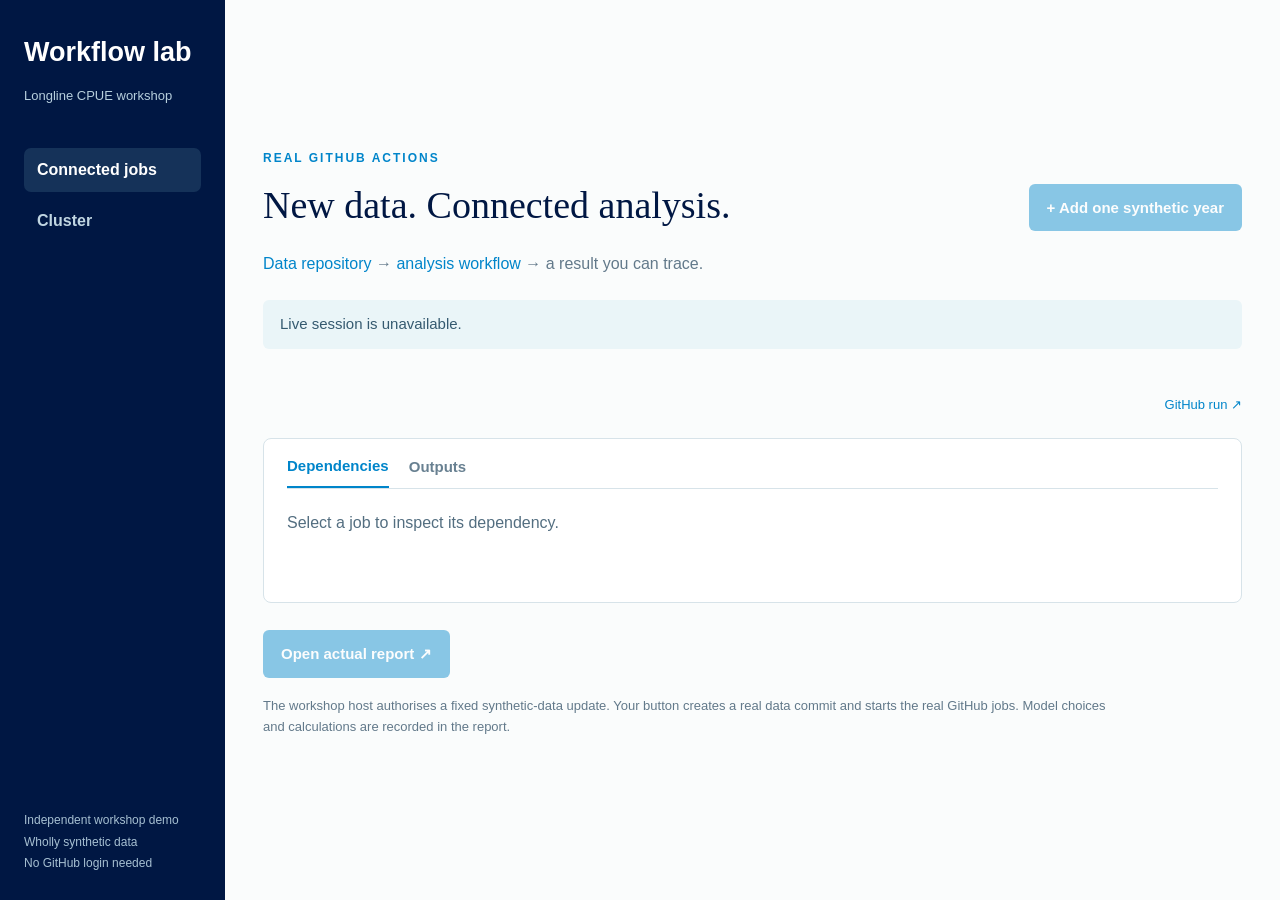
==== docs/index.html @ b4235884 "Add a public workshop viewer and a local calculation companion" ====
<!doctype html><html lang="en"><head><meta charset="utf-8"><meta name="viewport" content="width=device-width,initial-scale=1"><title>CPUE workshop · live workflow</title><link rel="stylesheet" href="live.css"></head><body>
<aside><div class="brand">Workflow lab</div><p>Longline CPUE workshop</p><nav><button class="selected" data-view="jobs">Connected jobs</button><button data-view="cluster">Cluster</button></nav><footer>Independent workshop demo<br>Wholly synthetic data<br>No GitHub login needed</footer></aside>
<main><div class="eyebrow">REAL GITHUB ACTIONS</div><header><h1>New data. Connected analysis.</h1><button id="add" disabled>+ Add one synthetic year</button></header><p class="intro"><a href="https://github.com/kyuhank/cpue-toy-data">Data repository</a> → <a href="https://github.com/kyuhank/cpue-actions-demo">analysis workflow</a> → a result you can trace.</p>
<div id="notice" role="status">Connecting to the workshop session…</div><div id="landing" hidden><a id="join" class="button" hidden>Open live workshop session ↗</a><p id="availability"></p><a href="browser.html">Run the calculations in your browser ↗</a> · <a href="https://github.com/kyuhank/cpue-toy-data/actions">See actual GitHub runs ↗</a></div>
<section id="jobs"><div id="chain" class="chain"></div><div class="trail"><span id="identity"></span><a id="github" target="_blank" rel="noopener">GitHub run ↗</a></div><section class="inspect"><div class="tabs"><button data-tab="dependencies" class="selected">Dependencies</button><button data-tab="files">Outputs</button></div><div id="detail">Select a job to inspect its dependency.</div></section></section>
<section id="cluster" hidden><h2>GitHub Actions</h2><p>Standard GitHub-hosted Ubuntu runners</p><div class="counts"><div><b id="running">0</b>running</div><div><b id="waiting">0</b>waiting / queued</div><div><b id="complete">0</b>complete</div></div><p>These counts come from the selected GitHub run. A successful job passes its artifact to the next job.</p></section>
<div class="bottom"><a id="report" class="button disabled" target="_blank" rel="noopener">Open actual report ↗</a><span id="verified"></span></div><p class="scope">The workshop host authorises a fixed synthetic-data update. Your button creates a real data commit and starts the real GitHub jobs. Model choices and calculations are recorded in the report.</p>
</main><script src="live.js"></script></body></html>
---- docs/live.css ----
*{box-sizing:border-box}body{margin:0;background:#fafcfc;color:#001743;font:17px/1.5 Arial,sans-serif;display:flex;min-height:100vh}aside{width:225px;background:#001743;color:white;padding:32px 24px;flex-shrink:0;position:relative}.brand{font-size:27px;font-weight:bold}aside p{font-size:13px;color:#b6cfdd}nav{display:grid;gap:7px;margin-top:43px}nav button{background:transparent;color:#c0d6e2;text-align:left;padding:13px;font-size:16px;border:0;border-radius:7px}nav button.selected{background:#153259;color:white}footer{font-size:12px;color:#a6c0d2;position:absolute;bottom:25px;line-height:1.8}main{max-width:1350px;padding:40px 38px;width:100%;margin:auto}.eyebrow{font-size:12px;letter-spacing:2px;color:#0085ca;font-weight:bold}header{display:flex;align-items:center;justify-content:space-between;gap:30px}h1{font:38px/1.2 Georgia,serif;margin:16px 0 19px}p{color:#62798a}a{color:#0085ca;text-decoration:none}a:hover{text-decoration:underline}button,.button{font:700 15px Arial,sans-serif;border:0;border-radius:6px;background:#0085ca;color:white;padding:15px 18px;cursor:pointer;display:inline-block;white-space:nowrap}button:disabled,.disabled{opacity:.45;cursor:default;pointer-events:none}.intro{font-size:16px;margin:4px 0 24px}#notice{padding:13px 17px;background:#eaf5f8;border-radius:6px;color:#355a70;font-size:15px;min-height:49px}.chain{display:grid;grid-template-columns:repeat(4,1fr);gap:23px;margin:28px 0 18px}.stage{background:white;border:1px solid #d7e3e9;color:#001743;text-align:left;position:relative;white-space:normal;padding:19px 17px;min-height:155px}.stage:not(:last-child):after{content:'→';position:absolute;right:-20px;top:65px;color:#94acba;font-size:22px}.stage .num{font-size:12px;color:#688091;letter-spacing:1.4px}.stage strong{display:block;font-size:22px;margin:12px 0 7px}.stage small{font-size:12px;font-weight:normal;display:block;color:#6f8593}.stage .state{margin-top:17px;font-size:13px;display:block;color:#688091}.stage.completed{border-color:#4ba38d}.stage.completed .state{color:#13856f}.stage.running,.stage.idle{border-color:#c89234}.stage.running .state,.stage.idle .state{color:#9e6a15}.stage.failed,.stage.blocked,.stage.cancelled{border-color:#bf614b}.stage.selected{box-shadow:0 0 0 2px #0085ca}.trail{display:flex;justify-content:space-between;font-size:13px;color:#6d8390;margin:18px 0}.inspect{border:1px solid #d7e3e9;border-radius:8px;background:white;padding:18px 23px;margin-top:24px;min-height:165px}.tabs{display:flex;gap:20px;border-bottom:1px solid #d7e3e9}.tabs button{background:transparent;color:#688091;padding:0 0 12px;border-radius:0}.tabs .selected{color:#0085ca;border-bottom:2px solid #0085ca}#detail{padding:22px 0 8px;color:#536e80;font-size:16px}.dependency{display:flex;align-items:center;gap:18px}.node{border:1px solid #c3dbe6;border-radius:6px;padding:12px 17px;color:#001743}.node.current{background:#eaf5f8}.bottom{display:flex;align-items:center;gap:24px;margin:27px 0 18px}#verified{font-size:13px;color:#688091}.scope{font-size:13px;line-height:1.6;max-width:860px}.counts{display:flex;gap:90px;margin:30px 0}.counts b{display:block;font-size:65px;color:#0085ca}.counts div{color:#688091}#landing{margin:30px 0}#cluster{min-height:375px;padding-top:25px}[hidden]{display:none!important}@media(max-width:1000px){aside{width:175px;padding:26px 17px}main{padding:30px 23px}h1{font-size:30px}.chain{gap:16px}.stage strong{font-size:18px}.stage{padding:15px 11px}header{align-items:start;flex-direction:column;gap:5px}}@media(max-width:700px){aside{display:none}.chain{grid-template-columns:repeat(2,1fr)}.stage:after{display:none}.dependency{flex-wrap:wrap}.bottom{flex-wrap:wrap}}
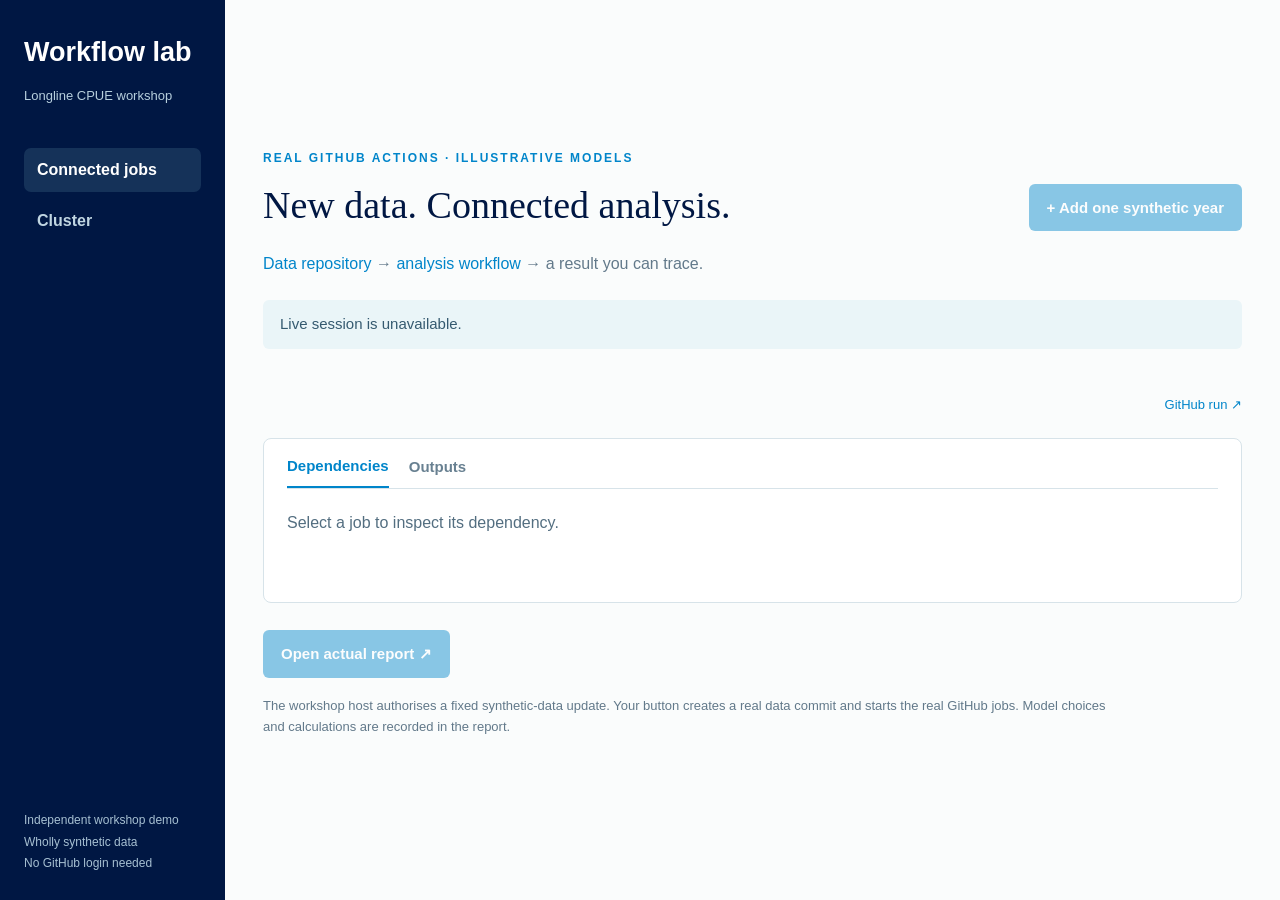
==== commit 95422672: "Compare natural mortality assumptions in an age-structured toy assessment" ====
--- a/docs/index.html
+++ b/docs/index.html
@@ -1,7 +1,7 @@
 <!doctype html><html lang="en"><head><meta charset="utf-8"><meta name="viewport" content="width=device-width,initial-scale=1"><title>CPUE workshop · live workflow</title><link rel="stylesheet" href="live.css"></head><body>
 <aside><div class="brand">Workflow lab</div><p>Longline CPUE workshop</p><nav><button class="selected" data-view="jobs">Connected jobs</button><button data-view="cluster">Cluster</button></nav><footer>Independent workshop demo<br>Wholly synthetic data<br>No GitHub login needed</footer></aside>
-<main><div class="eyebrow">REAL GITHUB ACTIONS</div><header><h1>New data. Connected analysis.</h1><button id="add" disabled>+ Add one synthetic year</button></header><p class="intro"><a href="https://github.com/kyuhank/cpue-toy-data">Data repository</a> → <a href="https://github.com/kyuhank/cpue-actions-demo">analysis workflow</a> → a result you can trace.</p>
-<div id="notice" role="status">Connecting to the workshop session…</div><div id="landing" hidden><a id="join" class="button" hidden>Open live workshop session ↗</a><p id="availability"></p><a href="browser.html">Run the calculations in your browser ↗</a> · <a href="https://github.com/kyuhank/cpue-toy-data/actions">See actual GitHub runs ↗</a></div>
+<main><div class="eyebrow">REAL GITHUB ACTIONS · ILLUSTRATIVE MODELS</div><header><h1>New data. Connected analysis.</h1><button id="add" disabled>+ Add one synthetic year</button></header><p class="intro"><a href="https://github.com/kyuhank/cpue-toy-data">Data repository</a> → <a href="https://github.com/kyuhank/cpue-actions-demo">analysis workflow</a> → a result you can trace.</p>
+<div id="notice" role="status">Connecting to the workshop session…</div><div id="landing" hidden><a id="join" class="button" hidden>Open live workshop session ↗</a><p id="availability"></p><a href="browser.html">Offline reference calculations ↗</a> · <a href="https://github.com/kyuhank/cpue-toy-data/actions">See actual GitHub runs ↗</a></div>
 <section id="jobs"><div id="chain" class="chain"></div><div class="trail"><span id="identity"></span><a id="github" target="_blank" rel="noopener">GitHub run ↗</a></div><section class="inspect"><div class="tabs"><button data-tab="dependencies" class="selected">Dependencies</button><button data-tab="files">Outputs</button></div><div id="detail">Select a job to inspect its dependency.</div></section></section>
 <section id="cluster" hidden><h2>GitHub Actions</h2><p>Standard GitHub-hosted Ubuntu runners</p><div class="counts"><div><b id="running">0</b>running</div><div><b id="waiting">0</b>waiting / queued</div><div><b id="complete">0</b>complete</div></div><p>These counts come from the selected GitHub run. A successful job passes its artifact to the next job.</p></section>
 <div class="bottom"><a id="report" class="button disabled" target="_blank" rel="noopener">Open actual report ↗</a><span id="verified"></span></div><p class="scope">The workshop host authorises a fixed synthetic-data update. Your button creates a real data commit and starts the real GitHub jobs. Model choices and calculations are recorded in the report.</p>
--- a/docs/live.css
+++ b/docs/live.css
@@ -1 +1,4 @@
 *{box-sizing:border-box}body{margin:0;background:#fafcfc;color:#001743;font:17px/1.5 Arial,sans-serif;display:flex;min-height:100vh}aside{width:225px;background:#001743;color:white;padding:32px 24px;flex-shrink:0;position:relative}.brand{font-size:27px;font-weight:bold}aside p{font-size:13px;color:#b6cfdd}nav{display:grid;gap:7px;margin-top:43px}nav button{background:transparent;color:#c0d6e2;text-align:left;padding:13px;font-size:16px;border:0;border-radius:7px}nav button.selected{background:#153259;color:white}footer{font-size:12px;color:#a6c0d2;position:absolute;bottom:25px;line-height:1.8}main{max-width:1350px;padding:40px 38px;width:100%;margin:auto}.eyebrow{font-size:12px;letter-spacing:2px;color:#0085ca;font-weight:bold}header{display:flex;align-items:center;justify-content:space-between;gap:30px}h1{font:38px/1.2 Georgia,serif;margin:16px 0 19px}p{color:#62798a}a{color:#0085ca;text-decoration:none}a:hover{text-decoration:underline}button,.button{font:700 15px Arial,sans-serif;border:0;border-radius:6px;background:#0085ca;color:white;padding:15px 18px;cursor:pointer;display:inline-block;white-space:nowrap}button:disabled,.disabled{opacity:.45;cursor:default;pointer-events:none}.intro{font-size:16px;margin:4px 0 24px}#notice{padding:13px 17px;background:#eaf5f8;border-radius:6px;color:#355a70;font-size:15px;min-height:49px}.chain{display:grid;grid-template-columns:repeat(4,1fr);gap:23px;margin:28px 0 18px}.stage{background:white;border:1px solid #d7e3e9;color:#001743;text-align:left;position:relative;white-space:normal;padding:19px 17px;min-height:155px}.stage:not(:last-child):after{content:'→';position:absolute;right:-20px;top:65px;color:#94acba;font-size:22px}.stage .num{font-size:12px;color:#688091;letter-spacing:1.4px}.stage strong{display:block;font-size:22px;margin:12px 0 7px}.stage small{font-size:12px;font-weight:normal;display:block;color:#6f8593}.stage .state{margin-top:17px;font-size:13px;display:block;color:#688091}.stage.completed{border-color:#4ba38d}.stage.completed .state{color:#13856f}.stage.running,.stage.idle{border-color:#c89234}.stage.running .state,.stage.idle .state{color:#9e6a15}.stage.failed,.stage.blocked,.stage.cancelled{border-color:#bf614b}.stage.selected{box-shadow:0 0 0 2px #0085ca}.trail{display:flex;justify-content:space-between;font-size:13px;color:#6d8390;margin:18px 0}.inspect{border:1px solid #d7e3e9;border-radius:8px;background:white;padding:18px 23px;margin-top:24px;min-height:165px}.tabs{display:flex;gap:20px;border-bottom:1px solid #d7e3e9}.tabs button{background:transparent;color:#688091;padding:0 0 12px;border-radius:0}.tabs .selected{color:#0085ca;border-bottom:2px solid #0085ca}#detail{padding:22px 0 8px;color:#536e80;font-size:16px}.dependency{display:flex;align-items:center;gap:18px}.node{border:1px solid #c3dbe6;border-radius:6px;padding:12px 17px;color:#001743}.node.current{background:#eaf5f8}.bottom{display:flex;align-items:center;gap:24px;margin:27px 0 18px}#verified{font-size:13px;color:#688091}.scope{font-size:13px;line-height:1.6;max-width:860px}.counts{display:flex;gap:90px;margin:30px 0}.counts b{display:block;font-size:65px;color:#0085ca}.counts div{color:#688091}#landing{margin:30px 0}#cluster{min-height:375px;padding-top:25px}[hidden]{display:none!important}@media(max-width:1000px){aside{width:175px;padding:26px 17px}main{padding:30px 23px}h1{font-size:30px}.chain{gap:16px}.stage strong{font-size:18px}.stage{padding:15px 11px}header{align-items:start;flex-direction:column;gap:5px}}@media(max-width:700px){aside{display:none}.chain{grid-template-columns:repeat(2,1fr)}.stage:after{display:none}.dependency{flex-wrap:wrap}.bottom{flex-wrap:wrap}}
+.chain{position:relative}.chain-edges{position:absolute;inset:0;width:100%;height:100%;overflow:visible;pointer-events:none}.chain-edges path{fill:none;stroke:#8aa8b8;stroke-width:1.7}.stage{z-index:1}.branching{grid-template-columns:repeat(4,1fr);grid-template-rows:105px 105px;gap:16px 30px}.branching .stage:after{display:none}.branching .stage[data-key=extract]{grid-column:1;grid-row:1/3;align-self:center}.branching .stage[data-key=cpue_vessel]{grid-column:2;grid-row:1}.branching .stage[data-key=cpue_year]{grid-column:2;grid-row:2}.branching .stage[data-key=assessment]{grid-column:3;grid-row:1/3;align-self:center}.branching .stage[data-key=report]{grid-column:4;grid-row:1/3;align-self:center}.branching .stage[data-key^=cpue_]{min-height:0;padding:12px}.branching .stage[data-key^=cpue_] strong{font-size:20px;margin:5px 0}.branching .stage[data-key^=cpue_] small{display:none}.branching .stage[data-key^=cpue_] .state{margin-top:9px}.branching .stage[data-key=cpue_vessel] strong{color:#0085ca}.branching .stage[data-key=cpue_year] strong{color:#b34a23}.node-group{display:grid;gap:8px}.node{display:block}@media(max-width:700px){.branching{gap:12px}.branching .stage{padding:10px 6px;min-height:110px}.branching .stage strong{font-size:14px!important}.branching .stage small{font-size:10px}.branching .stage .state{font-size:11px}.branching .num{font-size:9px}}
+
+.branching.multi-assessment{grid-template-columns:repeat(5,1fr);grid-template-rows:repeat(4,75px);gap:10px 25px}.multi-assessment .stage{padding:13px 11px}.multi-assessment .stage strong{font-size:19px}.multi-assessment .stage[data-key^=prepare_]{min-height:0}.multi-assessment .stage[data-key^=prepare_] strong{font-size:18px}.multi-assessment .stage[data-key^=assessment_]{min-height:0;height:75px;padding:8px 10px}.multi-assessment .stage[data-key^=assessment_] strong{font-size:14px;margin:3px 0}.multi-assessment .stage[data-key^=assessment_] small{display:none}.multi-assessment .stage[data-key^=assessment_] .num{font-size:9px}.multi-assessment .stage[data-key^=assessment_] .state{font-size:11px;margin-top:5px}.multi-assessment .stage[data-key^=assessment_vessel] strong{color:#0085ca}.multi-assessment .stage[data-key^=assessment_year] strong{color:#b34a23}
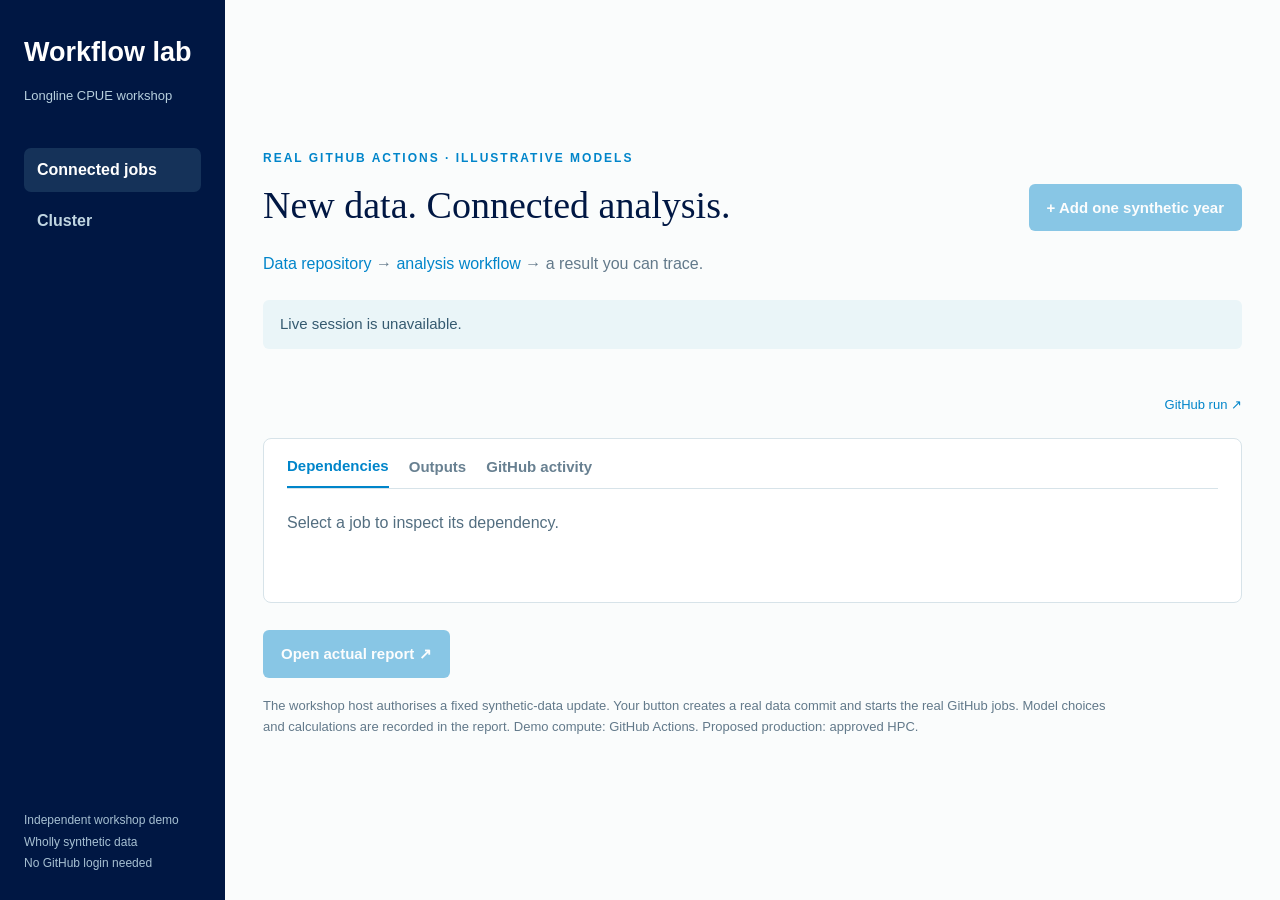
==== commit 3cc909fc: "Run the presentation in one container with recorded GitHub steps" ====
--- a/docs/index.html
+++ b/docs/index.html
@@ -2,7 +2,7 @@
 <aside><div class="brand">Workflow lab</div><p>Longline CPUE workshop</p><nav><button class="selected" data-view="jobs">Connected jobs</button><button data-view="cluster">Cluster</button></nav><footer>Independent workshop demo<br>Wholly synthetic data<br>No GitHub login needed</footer></aside>
 <main><div class="eyebrow">REAL GITHUB ACTIONS · ILLUSTRATIVE MODELS</div><header><h1>New data. Connected analysis.</h1><button id="add" disabled>+ Add one synthetic year</button></header><p class="intro"><a href="https://github.com/kyuhank/cpue-toy-data">Data repository</a> → <a href="https://github.com/kyuhank/cpue-actions-demo">analysis workflow</a> → a result you can trace.</p>
 <div id="notice" role="status">Connecting to the workshop session…</div><div id="landing" hidden><a id="join" class="button" hidden>Open live workshop session ↗</a><p id="availability"></p><a href="browser.html">Offline reference calculations ↗</a> · <a href="https://github.com/kyuhank/cpue-toy-data/actions">See actual GitHub runs ↗</a></div>
-<section id="jobs"><div id="chain" class="chain"></div><div class="trail"><span id="identity"></span><a id="github" target="_blank" rel="noopener">GitHub run ↗</a></div><section class="inspect"><div class="tabs"><button data-tab="dependencies" class="selected">Dependencies</button><button data-tab="files">Outputs</button></div><div id="detail">Select a job to inspect its dependency.</div></section></section>
+<section id="jobs"><div id="chain" class="chain"></div><div class="trail"><span id="identity"></span><a id="github" target="_blank" rel="noopener">GitHub run ↗</a></div><section class="inspect"><div class="tabs"><button data-tab="dependencies" class="selected">Dependencies</button><button data-tab="files">Outputs</button><button data-tab="github">GitHub activity</button></div><div id="detail">Select a job to inspect its dependency.</div></section></section>
 <section id="cluster" hidden><h2>GitHub Actions</h2><p>Standard GitHub-hosted Ubuntu runners</p><div class="counts"><div><b id="running">0</b>running</div><div><b id="waiting">0</b>waiting / queued</div><div><b id="complete">0</b>complete</div></div><p>These counts come from the selected GitHub run. A successful job passes its artifact to the next job.</p></section>
-<div class="bottom"><a id="report" class="button disabled" target="_blank" rel="noopener">Open actual report ↗</a><span id="verified"></span></div><p class="scope">The workshop host authorises a fixed synthetic-data update. Your button creates a real data commit and starts the real GitHub jobs. Model choices and calculations are recorded in the report.</p>
+<div class="bottom"><a id="report" class="button disabled" target="_blank" rel="noopener">Open actual report ↗</a><span id="verified"></span></div><p class="scope">The workshop host authorises a fixed synthetic-data update. Your button creates a real data commit and starts the real GitHub jobs. Model choices and calculations are recorded in the report. Demo compute: GitHub Actions. Proposed production: approved HPC.</p>
 </main><script src="live.js"></script></body></html>
--- a/docs/live.css
+++ b/docs/live.css
@@ -2,3 +2,5 @@
 .chain{position:relative}.chain-edges{position:absolute;inset:0;width:100%;height:100%;overflow:visible;pointer-events:none}.chain-edges path{fill:none;stroke:#8aa8b8;stroke-width:1.7}.stage{z-index:1}.branching{grid-template-columns:repeat(4,1fr);grid-template-rows:105px 105px;gap:16px 30px}.branching .stage:after{display:none}.branching .stage[data-key=extract]{grid-column:1;grid-row:1/3;align-self:center}.branching .stage[data-key=cpue_vessel]{grid-column:2;grid-row:1}.branching .stage[data-key=cpue_year]{grid-column:2;grid-row:2}.branching .stage[data-key=assessment]{grid-column:3;grid-row:1/3;align-self:center}.branching .stage[data-key=report]{grid-column:4;grid-row:1/3;align-self:center}.branching .stage[data-key^=cpue_]{min-height:0;padding:12px}.branching .stage[data-key^=cpue_] strong{font-size:20px;margin:5px 0}.branching .stage[data-key^=cpue_] small{display:none}.branching .stage[data-key^=cpue_] .state{margin-top:9px}.branching .stage[data-key=cpue_vessel] strong{color:#0085ca}.branching .stage[data-key=cpue_year] strong{color:#b34a23}.node-group{display:grid;gap:8px}.node{display:block}@media(max-width:700px){.branching{gap:12px}.branching .stage{padding:10px 6px;min-height:110px}.branching .stage strong{font-size:14px!important}.branching .stage small{font-size:10px}.branching .stage .state{font-size:11px}.branching .num{font-size:9px}}
 
 .branching.multi-assessment{grid-template-columns:repeat(5,1fr);grid-template-rows:repeat(4,75px);gap:10px 25px}.multi-assessment .stage{padding:13px 11px}.multi-assessment .stage strong{font-size:19px}.multi-assessment .stage[data-key^=prepare_]{min-height:0}.multi-assessment .stage[data-key^=prepare_] strong{font-size:18px}.multi-assessment .stage[data-key^=assessment_]{min-height:0;height:75px;padding:8px 10px}.multi-assessment .stage[data-key^=assessment_] strong{font-size:14px;margin:3px 0}.multi-assessment .stage[data-key^=assessment_] small{display:none}.multi-assessment .stage[data-key^=assessment_] .num{font-size:9px}.multi-assessment .stage[data-key^=assessment_] .state{font-size:11px;margin-top:5px}.multi-assessment .stage[data-key^=assessment_vessel] strong{color:#0085ca}.multi-assessment .stage[data-key^=assessment_year] strong{color:#b34a23}
+
+#detail{max-height:280px;overflow:auto}.github-step{font:13px/1.5 monospace;padding:4px 0;border-bottom:1px solid #e6eef2}
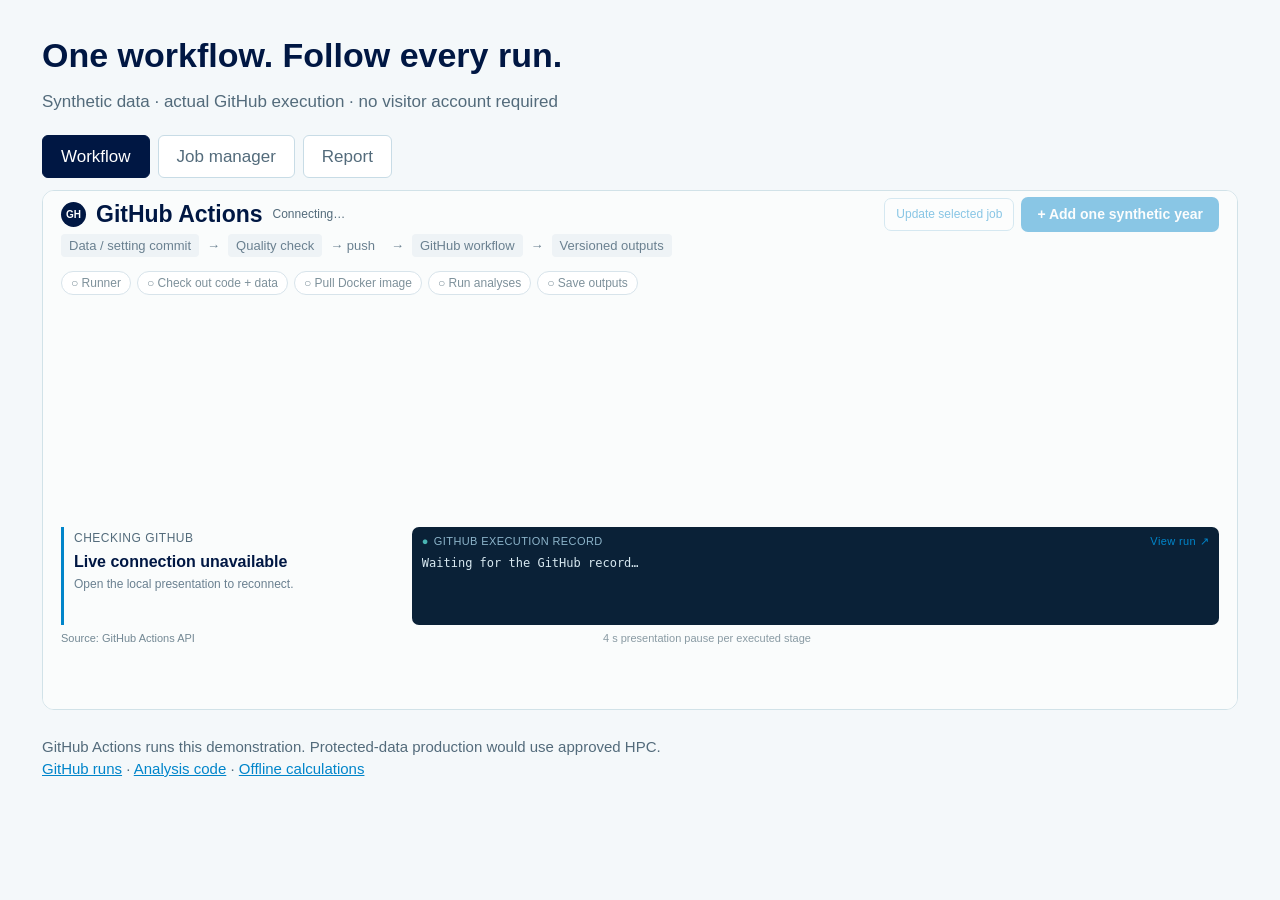
==== commit 51cd92ee: "Add bounded cloud controls and in-slide workflow views" ====
--- a/docs/index.html
+++ b/docs/index.html
@@ -1,8 +1,4 @@
-<!doctype html><html lang="en"><head><meta charset="utf-8"><meta name="viewport" content="width=device-width,initial-scale=1"><title>CPUE workshop · live workflow</title><link rel="stylesheet" href="live.css"></head><body>
-<aside><div class="brand">Workflow lab</div><p>Longline CPUE workshop</p><nav><button class="selected" data-view="jobs">Connected jobs</button><button data-view="cluster">Cluster</button></nav><footer>Independent workshop demo<br>Wholly synthetic data<br>No GitHub login needed</footer></aside>
-<main><div class="eyebrow">REAL GITHUB ACTIONS · ILLUSTRATIVE MODELS</div><header><h1>New data. Connected analysis.</h1><button id="add" disabled>+ Add one synthetic year</button></header><p class="intro"><a href="https://github.com/kyuhank/cpue-toy-data">Data repository</a> → <a href="https://github.com/kyuhank/cpue-actions-demo">analysis workflow</a> → a result you can trace.</p>
-<div id="notice" role="status">Connecting to the workshop session…</div><div id="landing" hidden><a id="join" class="button" hidden>Open live workshop session ↗</a><p id="availability"></p><a href="browser.html">Offline reference calculations ↗</a> · <a href="https://github.com/kyuhank/cpue-toy-data/actions">See actual GitHub runs ↗</a></div>
-<section id="jobs"><div id="chain" class="chain"></div><div class="trail"><span id="identity"></span><a id="github" target="_blank" rel="noopener">GitHub run ↗</a></div><section class="inspect"><div class="tabs"><button data-tab="dependencies" class="selected">Dependencies</button><button data-tab="files">Outputs</button><button data-tab="github">GitHub activity</button></div><div id="detail">Select a job to inspect its dependency.</div></section></section>
-<section id="cluster" hidden><h2>GitHub Actions</h2><p>Standard GitHub-hosted Ubuntu runners</p><div class="counts"><div><b id="running">0</b>running</div><div><b id="waiting">0</b>waiting / queued</div><div><b id="complete">0</b>complete</div></div><p>These counts come from the selected GitHub run. A successful job passes its artifact to the next job.</p></section>
-<div class="bottom"><a id="report" class="button disabled" target="_blank" rel="noopener">Open actual report ↗</a><span id="verified"></span></div><p class="scope">The workshop host authorises a fixed synthetic-data update. Your button creates a real data commit and starts the real GitHub jobs. Model choices and calculations are recorded in the report. Demo compute: GitHub Actions. Proposed production: approved HPC.</p>
-</main><script src="live.js"></script></body></html>
+<!doctype html><html lang="en"><meta charset="utf-8"><meta name="viewport" content="width=device-width,initial-scale=1"><title>CPUE workflow demonstration</title>
+<style>*{box-sizing:border-box}body{margin:0;background:#f4f8fa;color:#001743;font:17px/1.5 Arial,sans-serif}main{max-width:1240px;margin:30px auto;padding:0 22px}h1{font-size:34px;margin:0 0 8px}p{color:#536b7b;margin:0 0 20px}nav{display:flex;gap:8px;margin:18px 0 12px}button{font:inherit;cursor:pointer;border:1px solid #c8dce6;background:white;color:#536b7b;padding:8px 18px;border-radius:6px}button.selected{background:#001743;color:white;border-color:#001743}iframe{width:100%;height:520px;border:1px solid #d1e2e8;border-radius:12px;background:white}iframe[hidden]{display:none}footer{font-size:15px;color:#536b7b;margin-top:18px}a{color:#0085ca}</style>
+<main><h1>One workflow. Follow every run.</h1><p>Synthetic data · actual GitHub execution · no visitor account required</p><nav aria-label="Demonstration views"><button class="selected" data-view="panel">Workflow</button><button data-view="guest">Job manager</button><button data-view="review">Report</button></nav><iframe data-view="panel" src="panel.html" title="Workflow"></iframe><iframe data-view="guest" src="guest.html" title="Job management" hidden></iframe><iframe data-view="review" src="review.html" title="Report and run history" hidden></iframe><footer>GitHub Actions runs this demonstration. Protected-data production would use approved HPC.<br><a href="https://github.com/kyuhank/cpue-toy-data/actions">GitHub runs</a> · <a href="https://github.com/kyuhank/cpue-actions-demo">Analysis code</a> · <a href="browser.html">Offline calculations</a></footer></main>
+<script>let selected='panel';function show(view){selected=view;for(const f of document.querySelectorAll('iframe')){f.hidden=f.dataset.view!==view;f.contentWindow?.postMessage({type:'cpue-view-active',active:!f.hidden},location.origin);}for(const b of document.querySelectorAll('button'))b.classList.toggle('selected',b.dataset.view===view);}document.querySelectorAll('button').forEach(b=>b.onclick=()=>show(b.dataset.view));document.querySelectorAll('iframe').forEach(f=>f.onload=()=>show(selected));window.addEventListener('message',e=>{if(e.origin===location.origin&&[...document.querySelectorAll('iframe')].some(f=>f.contentWindow===e.source)&&e.data?.type==='cpue-open-report')show('review');});</script></html>
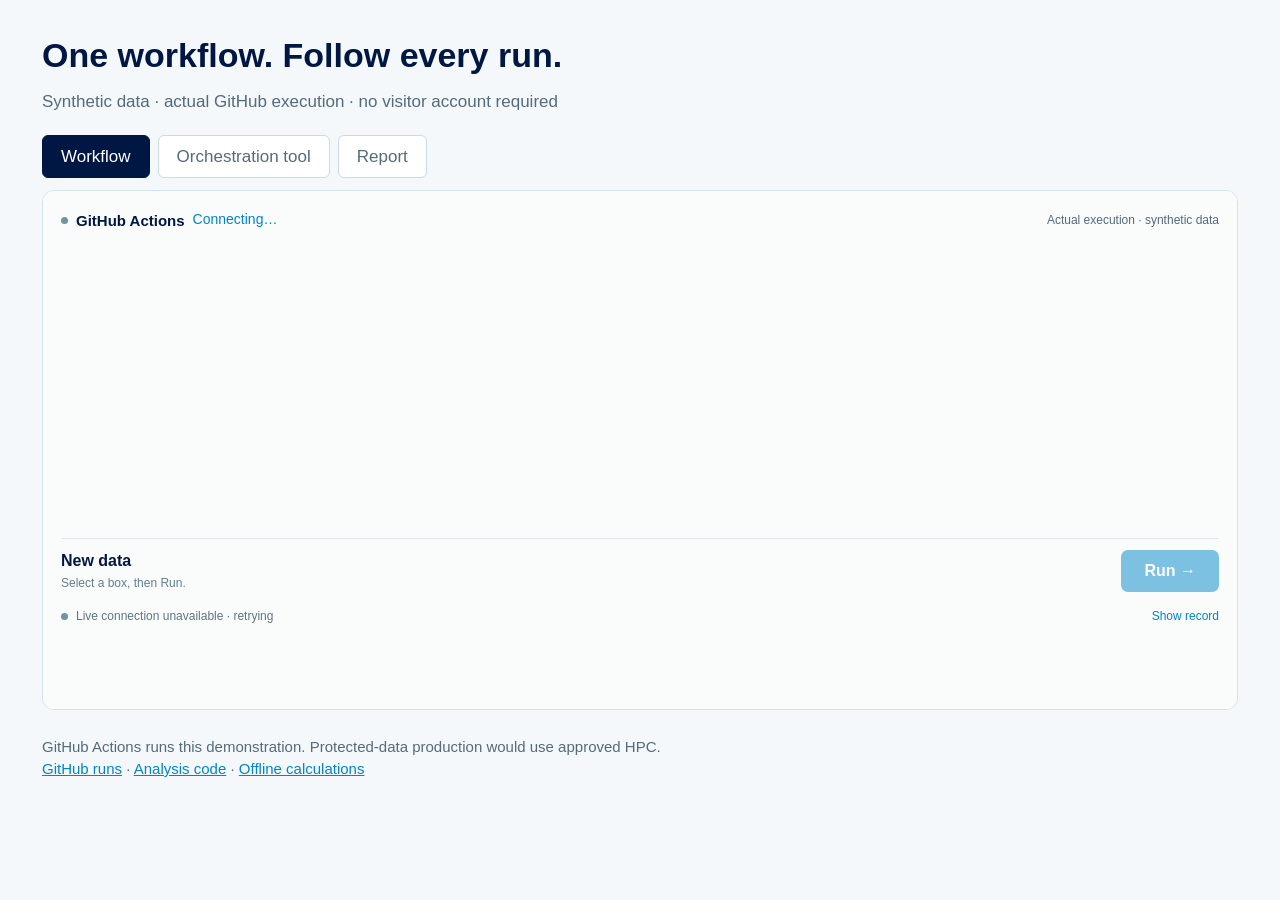
==== commit bc01e79f: "Explain failed data checks and preserve report-only run identity" ====
--- a/docs/index.html
+++ b/docs/index.html
@@ -1,4 +1,4 @@
 <!doctype html><html lang="en"><meta charset="utf-8"><meta name="viewport" content="width=device-width,initial-scale=1"><title>CPUE workflow demonstration</title>
 <style>*{box-sizing:border-box}body{margin:0;background:#f4f8fa;color:#001743;font:17px/1.5 Arial,sans-serif}main{max-width:1240px;margin:30px auto;padding:0 22px}h1{font-size:34px;margin:0 0 8px}p{color:#536b7b;margin:0 0 20px}nav{display:flex;gap:8px;margin:18px 0 12px}button{font:inherit;cursor:pointer;border:1px solid #c8dce6;background:white;color:#536b7b;padding:8px 18px;border-radius:6px}button.selected{background:#001743;color:white;border-color:#001743}iframe{width:100%;height:520px;border:1px solid #d1e2e8;border-radius:12px;background:white}iframe[hidden]{display:none}footer{font-size:15px;color:#536b7b;margin-top:18px}a{color:#0085ca}</style>
-<main><h1>One workflow. Follow every run.</h1><p>Synthetic data · actual GitHub execution · no visitor account required</p><nav aria-label="Demonstration views"><button class="selected" data-view="panel">Workflow</button><button data-view="guest">Job manager</button><button data-view="review">Report</button></nav><iframe data-view="panel" src="panel.html" title="Workflow"></iframe><iframe data-view="guest" src="guest.html" title="Job management" hidden></iframe><iframe data-view="review" src="review.html" title="Report and run history" hidden></iframe><footer>GitHub Actions runs this demonstration. Protected-data production would use approved HPC.<br><a href="https://github.com/kyuhank/cpue-toy-data/actions">GitHub runs</a> · <a href="https://github.com/kyuhank/cpue-actions-demo">Analysis code</a> · <a href="browser.html">Offline calculations</a></footer></main>
+<main><h1>One workflow. Follow every run.</h1><p>Synthetic data · actual GitHub execution · no visitor account required</p><nav aria-label="Demonstration views"><button class="selected" data-view="panel">Workflow</button><button data-view="guest">Orchestration tool</button><button data-view="review">Report</button></nav><iframe data-view="panel" src="panel.html" title="Workflow"></iframe><iframe data-view="guest" src="guest.html" title="Job management" hidden></iframe><iframe data-view="review" src="review.html" title="Report and run history" hidden></iframe><footer>GitHub Actions runs this demonstration. Protected-data production would use approved HPC.<br><a href="https://github.com/kyuhank/cpue-toy-data/actions">GitHub runs</a> · <a href="https://github.com/kyuhank/cpue-actions-demo">Analysis code</a> · <a href="browser.html">Offline calculations</a></footer></main>
 <script>let selected='panel';function show(view){selected=view;for(const f of document.querySelectorAll('iframe')){f.hidden=f.dataset.view!==view;f.contentWindow?.postMessage({type:'cpue-view-active',active:!f.hidden},location.origin);}for(const b of document.querySelectorAll('button'))b.classList.toggle('selected',b.dataset.view===view);}document.querySelectorAll('button').forEach(b=>b.onclick=()=>show(b.dataset.view));document.querySelectorAll('iframe').forEach(f=>f.onload=()=>show(selected));window.addEventListener('message',e=>{if(e.origin===location.origin&&[...document.querySelectorAll('iframe')].some(f=>f.contentWindow===e.source)&&e.data?.type==='cpue-open-report')show('review');});</script></html>
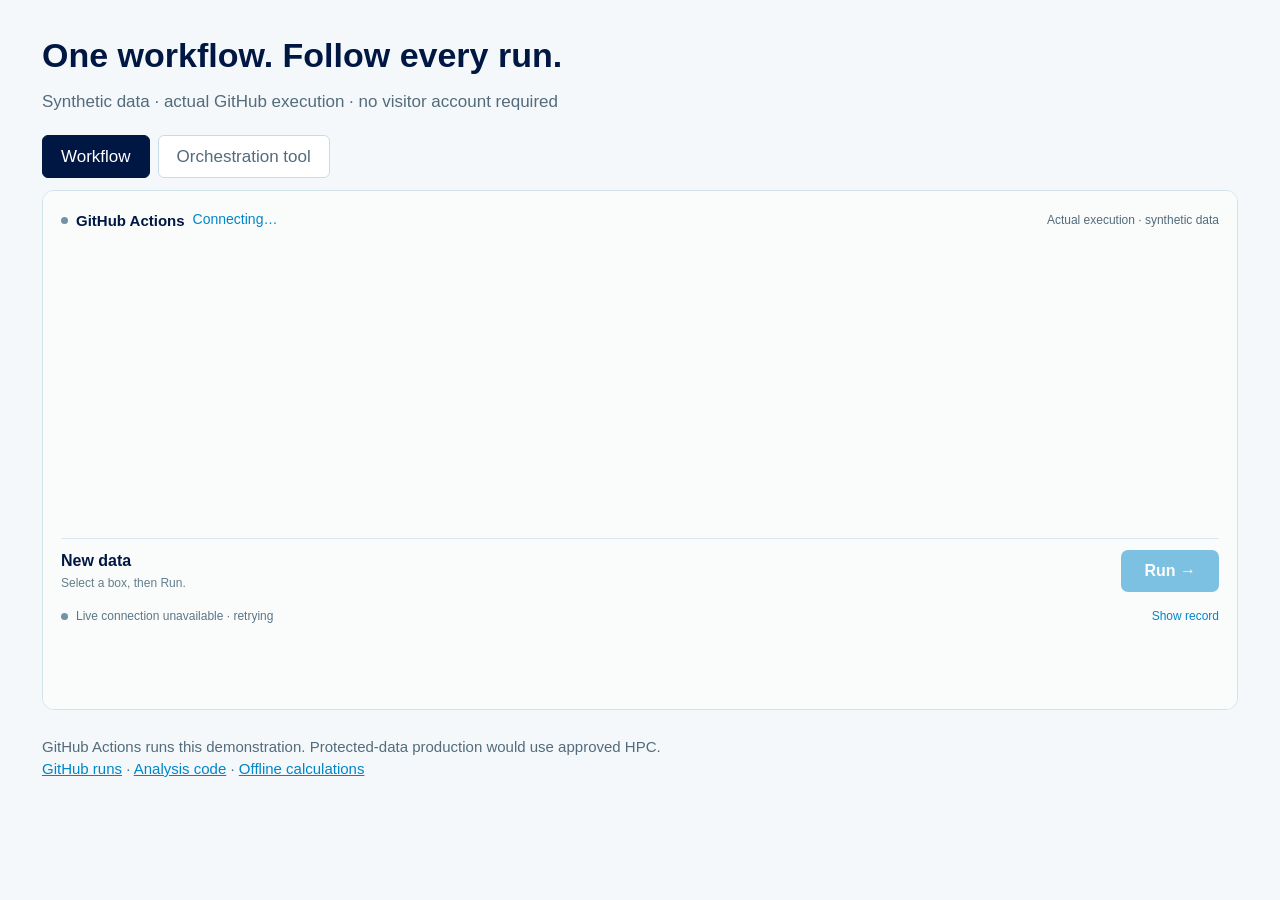
==== commit 40a49560: "Connect intake checks, saved snapshots and branch previews" ====
--- a/docs/index.html
+++ b/docs/index.html
@@ -1,4 +1,4 @@
 <!doctype html><html lang="en"><meta charset="utf-8"><meta name="viewport" content="width=device-width,initial-scale=1"><title>CPUE workflow demonstration</title>
 <style>*{box-sizing:border-box}body{margin:0;background:#f4f8fa;color:#001743;font:17px/1.5 Arial,sans-serif}main{max-width:1240px;margin:30px auto;padding:0 22px}h1{font-size:34px;margin:0 0 8px}p{color:#536b7b;margin:0 0 20px}nav{display:flex;gap:8px;margin:18px 0 12px}button{font:inherit;cursor:pointer;border:1px solid #c8dce6;background:white;color:#536b7b;padding:8px 18px;border-radius:6px}button.selected{background:#001743;color:white;border-color:#001743}iframe{width:100%;height:520px;border:1px solid #d1e2e8;border-radius:12px;background:white}iframe[hidden]{display:none}footer{font-size:15px;color:#536b7b;margin-top:18px}a{color:#0085ca}</style>
-<main><h1>One workflow. Follow every run.</h1><p>Synthetic data · actual GitHub execution · no visitor account required</p><nav aria-label="Demonstration views"><button class="selected" data-view="panel">Workflow</button><button data-view="guest">Orchestration tool</button><button data-view="review">Report</button></nav><iframe data-view="panel" src="panel.html" title="Workflow"></iframe><iframe data-view="guest" src="guest.html" title="Job management" hidden></iframe><iframe data-view="review" src="review.html" title="Report and run history" hidden></iframe><footer>GitHub Actions runs this demonstration. Protected-data production would use approved HPC.<br><a href="https://github.com/kyuhank/cpue-toy-data/actions">GitHub runs</a> · <a href="https://github.com/kyuhank/cpue-actions-demo">Analysis code</a> · <a href="browser.html">Offline calculations</a></footer></main>
-<script>let selected='panel';function show(view){selected=view;for(const f of document.querySelectorAll('iframe')){f.hidden=f.dataset.view!==view;f.contentWindow?.postMessage({type:'cpue-view-active',active:!f.hidden},location.origin);}for(const b of document.querySelectorAll('button'))b.classList.toggle('selected',b.dataset.view===view);}document.querySelectorAll('button').forEach(b=>b.onclick=()=>show(b.dataset.view));document.querySelectorAll('iframe').forEach(f=>f.onload=()=>show(selected));window.addEventListener('message',e=>{if(e.origin===location.origin&&[...document.querySelectorAll('iframe')].some(f=>f.contentWindow===e.source)&&e.data?.type==='cpue-open-report')show('review');});</script></html>
+<main><h1>One workflow. Follow every run.</h1><p>Synthetic data · actual GitHub execution · no visitor account required</p><nav aria-label="Demonstration views"><button class="selected" data-view="panel">Workflow</button><button data-view="guest">Orchestration tool</button></nav><iframe data-view="panel" src="panel.html" title="Workflow"></iframe><iframe data-view="guest" src="guest.html" title="Job management" hidden></iframe><footer>GitHub Actions runs this demonstration. Protected-data production would use approved HPC.<br><a href="https://github.com/kyuhank/cpue-toy-data/actions">GitHub runs</a> · <a href="https://github.com/kyuhank/cpue-actions-demo">Analysis code</a> · <a href="browser.html">Offline calculations</a></footer></main>
+<script>let selected='panel';function show(view){selected=view;for(const f of document.querySelectorAll('iframe')){f.hidden=f.dataset.view!==view;f.contentWindow?.postMessage({type:'cpue-view-active',active:!f.hidden},location.origin);}for(const b of document.querySelectorAll('button'))b.classList.toggle('selected',b.dataset.view===view);}document.querySelectorAll('button').forEach(b=>b.onclick=()=>show(b.dataset.view));document.querySelectorAll('iframe').forEach(f=>f.onload=()=>show(selected));window.addEventListener('message',e=>{if(e.origin===location.origin&&[...document.querySelectorAll('iframe')].some(f=>f.contentWindow===e.source)&&e.data?.type==='cpue-open-report')show('guest');});</script></html>
